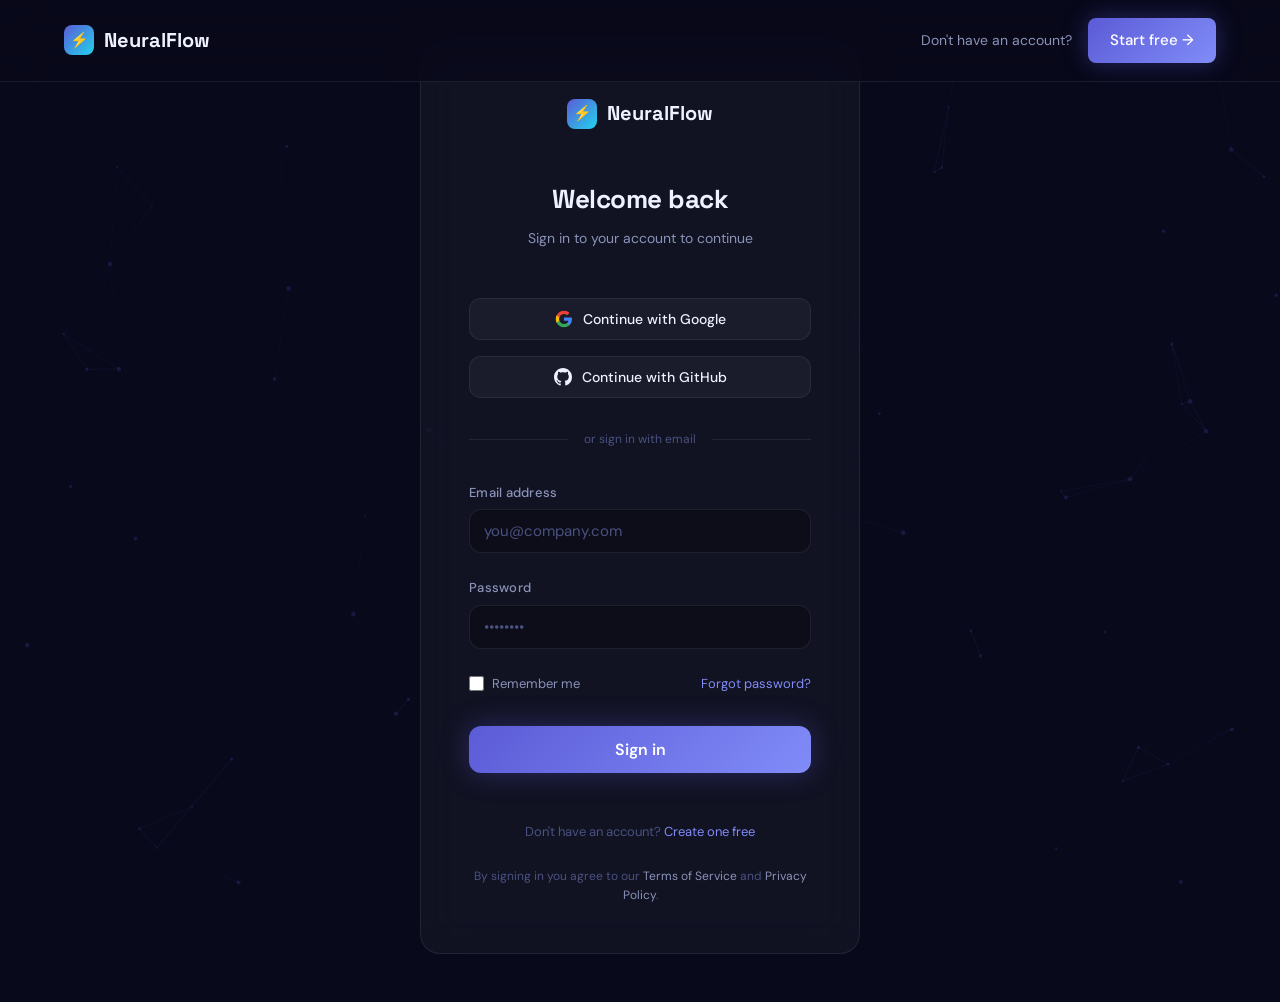
==== login.html @ 290ae4bb "First commit NeuralFlow" ====
<!DOCTYPE html>
<html lang="en">
<head>
<meta charset="UTF-8">
<meta name="viewport" content="width=device-width, initial-scale=1.0">
<title>Sign in — NeuralFlow</title>
<link rel="preconnect" href="https://fonts.googleapis.com">
<link href="https://fonts.googleapis.com/css2?family=Space+Grotesk:wght@400;500;600;700&family=DM+Sans:ital,opsz,wght@0,9..40,300;0,9..40,400;0,9..40,500;1,9..40,300&family=JetBrains+Mono:wght@400;500&display=swap" rel="stylesheet">
<link rel="stylesheet" href="css/styles.css">
</head>
<body>

<canvas id="neural-canvas"></canvas>

<!-- Minimal nav -->
<nav>
  <a href="index.html" class="nav-logo">
    <div class="nav-logo-icon">⚡</div>
    NeuralFlow
  </a>
  <div class="nav-actions">
    <span style="font-size:14px; color:var(--muted);">Don't have an account?</span>
    <a href="signup.html" class="btn btn-primary">Start free →</a>
  </div>
</nav>

<!-- Auth card -->
<main class="auth-page">
  <div class="auth-card glass-card">

    <div class="auth-logo">
      <div class="nav-logo-icon">⚡</div>
      NeuralFlow
    </div>

    <h1 class="auth-title">Welcome back</h1>
    <p class="auth-sub">Sign in to your account to continue</p>

    <!-- Social logins -->
    <button class="btn-social">
      <svg width="18" height="18" viewBox="0 0 24 24" fill="none">
        <path d="M22.56 12.25c0-.78-.07-1.53-.2-2.25H12v4.26h5.92c-.26 1.37-1.04 2.53-2.21 3.31v2.77h3.57c2.08-1.92 3.28-4.74 3.28-8.09z" fill="#4285F4"/>
        <path d="M12 23c2.97 0 5.46-.98 7.28-2.66l-3.57-2.77c-.98.66-2.23 1.06-3.71 1.06-2.86 0-5.29-1.93-6.16-4.53H2.18v2.84C3.99 20.53 7.7 23 12 23z" fill="#34A853"/>
        <path d="M5.84 14.09c-.22-.66-.35-1.36-.35-2.09s.13-1.43.35-2.09V7.07H2.18C1.43 8.55 1 10.22 1 12s.43 3.45 1.18 4.93l3.66-2.84z" fill="#FBBC05"/>
        <path d="M12 5.38c1.62 0 3.06.56 4.21 1.64l3.15-3.15C17.45 2.09 14.97 1 12 1 7.7 1 3.99 3.47 2.18 7.07l3.66 2.84c.87-2.6 3.3-4.53 6.16-4.53z" fill="#EA4335"/>
      </svg>
      Continue with Google
    </button>

    <button class="btn-social">
      <svg width="18" height="18" viewBox="0 0 24 24" fill="currentColor">
        <path d="M12 0C5.37 0 0 5.37 0 12c0 5.31 3.435 9.795 8.205 11.385.6.105.825-.255.825-.57 0-.285-.015-1.23-.015-2.235-3.015.555-3.795-.735-4.035-1.41-.135-.345-.72-1.41-1.23-1.695-.42-.225-1.02-.78-.015-.795.945-.015 1.62.87 1.845 1.23 1.08 1.815 2.805 1.305 3.495.99.105-.78.42-1.305.765-1.605-2.67-.3-5.46-1.335-5.46-5.925 0-1.305.465-2.385 1.23-3.225-.12-.3-.54-1.53.12-3.18 0 0 1.005-.315 3.3 1.23.96-.27 1.98-.405 3-.405s2.04.135 3 .405c2.295-1.56 3.3-1.23 3.3-1.23.66 1.65.24 2.88.12 3.18.765.84 1.23 1.905 1.23 3.225 0 4.605-2.805 5.625-5.475 5.925.435.375.81 1.095.81 2.22 0 1.605-.015 2.895-.015 3.3 0 .315.225.69.825.57A12.02 12.02 0 0024 12c0-6.63-5.37-12-12-12z"/>
      </svg>
      Continue with GitHub
    </button>

    <div class="auth-divider"><span>or sign in with email</span></div>

    <!-- Email / password form -->
    <div class="form-group">
      <label class="form-label" for="email">Email address</label>
      <input class="form-input" id="email" type="email" placeholder="you@company.com" autocomplete="email">
    </div>

    <div class="form-group">
      <label class="form-label" for="password">Password</label>
      <input class="form-input" id="password" type="password" placeholder="••••••••" autocomplete="current-password">
    </div>

    <div class="form-row">
      <label class="form-check">
        <input type="checkbox"> Remember me
      </label>
      <a href="#" class="form-link">Forgot password?</a>
    </div>

    <button class="btn-auth" onclick="handleLogin()">Sign in</button>

    <p class="auth-footer-text">
      Don't have an account? <a href="signup.html">Create one free</a>
    </p>

    <p class="auth-terms">
      By signing in you agree to our <a href="#">Terms of Service</a> and <a href="#">Privacy Policy</a>.
    </p>

  </div>
</main>

<script src="js/neural.js"></script>
<script>
function handleLogin() {
  const btn = document.querySelector('.btn-auth');
  btn.textContent = 'Signing in…';
  btn.style.opacity = '0.7';
  // Replace this with your real auth logic
  setTimeout(() => {
    btn.textContent = 'Sign in';
    btn.style.opacity = '1';
  }, 1500);
}
</script>
</body>
</html>
---- css/styles.css ----
/* ============================================================
   NEURALFLOW — DESIGN TOKENS
   Edit here to retheme the entire product
   ============================================================ */
:root {
  /* Colors */
  --bg:        #08091A;
  --surface:   #0E1128;
  --indigo:    #5B5BD6;
  --indigo-lt: #818CF8;
  --cyan:      #22D3EE;
  --white:     #EEF2FF;
  --muted:     #8B93B8;
  --dim:       #4B5280;

  /* Glass / Border */
  --glass:     rgba(255, 255, 255, 0.04);
  --border:    rgba(255, 255, 255, 0.08);
  --border-hi: rgba(91, 91, 214, 0.45);

  /* Fonts */
  --font-display: 'Space Grotesk', sans-serif;
  --font-body:    'DM Sans', sans-serif;
  --font-mono:    'JetBrains Mono', monospace;

  /* Spacing scale */
  --s1: 8px;
  --s2: 16px;
  --s3: 24px;
  --s4: 32px;
  --s5: 48px;
  --s6: 64px;
  --s7: 96px;

  /* Radius */
  --r-sm: 8px;
  --r-md: 12px;
  --r-lg: 20px;
  --r-pill: 999px;
}

/* ============================================================
   RESET & BASE
   ============================================================ */
*, *::before, *::after { box-sizing: border-box; margin: 0; padding: 0; }

html { scroll-behavior: smooth; }

body {
  background: var(--bg);
  color: var(--white);
  font-family: var(--font-body);
  font-size: 16px;
  line-height: 1.65;
  overflow-x: hidden;
}

a { text-decoration: none; color: inherit; }
ul { list-style: none; }
img { display: block; max-width: 100%; }

/* ============================================================
   UTILITIES
   ============================================================ */
.eyebrow {
  font-family: var(--font-mono);
  font-size: 11px;
  font-weight: 500;
  letter-spacing: 0.12em;
  text-transform: uppercase;
  color: var(--cyan);
  margin-bottom: var(--s2);
}

.section-heading {
  font-family: var(--font-display);
  font-size: clamp(28px, 3.5vw, 44px);
  font-weight: 700;
  letter-spacing: -0.5px;
  line-height: 1.1;
  margin-bottom: var(--s2);
}

.section-sub {
  font-size: 17px;
  color: var(--muted);
  line-height: 1.7;
  max-width: 480px;
  margin-bottom: var(--s6);
}

.glass-card {
  background: var(--glass);
  border: 1px solid var(--border);
  border-radius: var(--r-lg);
  backdrop-filter: blur(12px);
  transition: border-color 0.25s, transform 0.25s;
}

.glass-card:hover {
  border-color: var(--border-hi);
  transform: translateY(-2px);
}

/* ============================================================
   BUTTONS
   ============================================================ */
.btn {
  display: inline-flex;
  align-items: center;
  gap: var(--s1);
  font-family: var(--font-body);
  font-size: 15px;
  font-weight: 500;
  border-radius: var(--r-sm);
  padding: 10px 22px;
  cursor: pointer;
  border: none;
  transition: opacity 0.2s, transform 0.15s, border-color 0.2s, background 0.2s;
  white-space: nowrap;
}

.btn-primary {
  background: linear-gradient(135deg, var(--indigo), var(--indigo-lt));
  color: #fff;
  box-shadow: 0 0 24px rgba(91, 91, 214, 0.4);
}
.btn-primary:hover { opacity: 0.88; transform: translateY(-1px); }

.btn-outline {
  background: transparent;
  color: var(--white);
  border: 1px solid var(--border);
}
.btn-outline:hover { border-color: var(--indigo-lt); background: rgba(91,91,214,0.08); }

.btn-lg {
  font-size: 16px;
  font-weight: 600;
  padding: 15px 36px;
  border-radius: var(--r-md);
}

/* ============================================================
   BACKGROUND CANVAS
   ============================================================ */
#neural-canvas {
  position: fixed;
  inset: 0;
  z-index: 0;
  opacity: 0.3;
  pointer-events: none;
}

/* ============================================================
   NAV
   ============================================================ */
nav {
  position: fixed;
  inset: 0 0 auto 0;
  z-index: 100;
  display: flex;
  align-items: center;
  justify-content: space-between;
  padding: 18px var(--s6);
  background: rgba(8, 9, 26, 0.75);
  backdrop-filter: blur(20px);
  border-bottom: 1px solid var(--border);
}

.nav-logo {
  display: flex;
  align-items: center;
  gap: 10px;
  font-family: var(--font-display);
  font-weight: 700;
  font-size: 20px;
  color: var(--white);
}

.nav-logo-icon {
  width: 30px;
  height: 30px;
  border-radius: var(--r-sm);
  background: linear-gradient(135deg, var(--indigo), var(--cyan));
  display: flex;
  align-items: center;
  justify-content: center;
  font-size: 15px;
}

.nav-links {
  display: flex;
  gap: var(--s5);
}

.nav-links a {
  font-size: 14px;
  font-weight: 500;
  color: var(--muted);
  transition: color 0.2s;
}
.nav-links a:hover { color: var(--white); }

.nav-actions { display: flex; gap: var(--s2); align-items: center; }

/* ============================================================
   HERO
   ============================================================ */
.hero {
  position: relative;
  z-index: 1;
  min-height: 100vh;
  display: flex;
  flex-direction: column;
  align-items: center;
  justify-content: center;
  text-align: center;
  padding: 140px var(--s3) var(--s6);
}

.hero-badge {
  display: inline-flex;
  align-items: center;
  gap: var(--s1);
  padding: 6px 14px;
  border-radius: var(--r-pill);
  background: rgba(91, 91, 214, 0.12);
  border: 1px solid rgba(91, 91, 214, 0.35);
  font-family: var(--font-mono);
  font-size: 11px;
  font-weight: 500;
  letter-spacing: 0.06em;
  text-transform: uppercase;
  color: var(--indigo-lt);
  margin-bottom: var(--s4);
}

.badge-dot {
  width: 6px;
  height: 6px;
  border-radius: 50%;
  background: var(--cyan);
  animation: blink 2s ease-in-out infinite;
}

@keyframes blink {
  0%, 100% { opacity: 1; }
  50%       { opacity: 0.3; }
}

.hero-title {
  font-family: var(--font-display);
  font-size: clamp(44px, 7vw, 90px);
  font-weight: 700;
  letter-spacing: -2px;
  line-height: 1.0;
  max-width: 880px;
  margin-bottom: var(--s3);
}

.hero-title .plain    { display: block; color: var(--white); }
.hero-title .gradient {
  display: block;
  background: linear-gradient(90deg, var(--indigo-lt), var(--cyan));
  -webkit-background-clip: text;
  -webkit-text-fill-color: transparent;
  background-clip: text;
}

.hero-sub {
  font-size: 18px;
  color: var(--muted);
  max-width: 520px;
  line-height: 1.75;
  margin-bottom: var(--s5);
}

.hero-actions {
  display: flex;
  gap: var(--s2);
  align-items: center;
  flex-wrap: wrap;
  justify-content: center;
  margin-bottom: var(--s7);
}

.btn-demo {
  display: inline-flex;
  align-items: center;
  gap: 10px;
  font-size: 15px;
  font-weight: 500;
  color: var(--muted);
  transition: color 0.2s;
}
.btn-demo:hover { color: var(--white); }

.btn-demo .play {
  width: 36px;
  height: 36px;
  border: 1px solid var(--border);
  border-radius: 50%;
  display: flex;
  align-items: center;
  justify-content: center;
  font-size: 11px;
  transition: border-color 0.2s;
}
.btn-demo:hover .play { border-color: var(--indigo-lt); }

.hero-stats {
  display: flex;
  gap: var(--s6);
  flex-wrap: wrap;
  justify-content: center;
}

.stat { display: flex; flex-direction: column; align-items: center; gap: 4px; }

.stat-value {
  font-family: var(--font-display);
  font-size: 28px;
  font-weight: 700;
  color: var(--white);
}
.stat-value em { font-style: normal; color: var(--cyan); }

.stat-label {
  font-size: 13px;
  color: var(--dim);
}

/* ============================================================
   LOGO STRIP
   ============================================================ */
.logo-strip {
  position: relative;
  z-index: 1;
  padding: var(--s5) var(--s6);
  text-align: center;
  border-top: 1px solid var(--border);
  border-bottom: 1px solid var(--border);
}

.logo-strip-label {
  font-size: 12px;
  font-weight: 500;
  letter-spacing: 0.1em;
  text-transform: uppercase;
  color: var(--dim);
  margin-bottom: var(--s4);
}

.logo-strip-row {
  display: flex;
  gap: var(--s6);
  justify-content: center;
  align-items: center;
  flex-wrap: wrap;
}

.brand-name {
  font-family: var(--font-display);
  font-size: 17px;
  font-weight: 700;
  color: var(--dim);
  letter-spacing: -0.3px;
  opacity: 0.6;
  transition: opacity 0.2s;
}
.brand-name:hover { opacity: 1; }

/* ============================================================
   SECTION WRAPPER
   ============================================================ */
.section {
  position: relative;
  z-index: 1;
  padding: var(--s7) var(--s6);
  max-width: 1200px;
  margin: 0 auto;
}

/* ============================================================
   FEATURES — BENTO GRID
   ============================================================ */
.bento-grid {
  display: grid;
  grid-template-columns: repeat(12, 1fr);
  gap: var(--s2);
}

.bento-wide   { grid-column: span 7; }
.bento-narrow { grid-column: span 5; }
.bento-third  { grid-column: span 4; }

.bento-card {
  padding: var(--s4);
  position: relative;
  overflow: hidden;
}

.bento-card::before {
  content: '';
  position: absolute;
  inset: 0;
  background: radial-gradient(400px at var(--mx, 50%) var(--my, 50%), rgba(91,91,214,0.07), transparent 60%);
  opacity: 0;
  transition: opacity 0.3s;
  pointer-events: none;
}
.bento-card:hover::before { opacity: 1; }

.card-icon {
  width: 42px;
  height: 42px;
  border-radius: var(--r-sm);
  display: flex;
  align-items: center;
  justify-content: center;
  font-size: 20px;
  margin-bottom: var(--s3);
}

.tint-indigo { background: rgba(91, 91, 214, 0.15); }
.tint-cyan   { background: rgba(34, 211, 238, 0.12); }
.tint-purple { background: rgba(168, 85, 247, 0.12); }
.tint-green  { background: rgba(34, 197, 94, 0.12); }
.tint-orange { background: rgba(249, 115, 22, 0.12); }

.card-title {
  font-family: var(--font-display);
  font-size: 19px;
  font-weight: 600;
  margin-bottom: var(--s1);
  letter-spacing: -0.2px;
}

.card-desc {
  font-size: 14px;
  color: var(--muted);
  line-height: 1.65;
}

.mini-chart {
  display: flex;
  align-items: flex-end;
  gap: 5px;
  height: 60px;
  margin-top: var(--s4);
}

.bar {
  flex: 1;
  border-radius: 4px 4px 0 0;
  background: linear-gradient(180deg, var(--indigo), rgba(91,91,214,0.2));
  transform: scaleY(0);
  transform-origin: bottom;
  animation: rise 1.2s ease forwards;
}

@keyframes rise { to { transform: scaleY(1); } }

.chart-baseline {
  height: 1px;
  background: var(--border);
  margin-top: var(--s1);
}

.code-block {
  margin-top: var(--s3);
  padding: var(--s2) var(--s2);
  background: rgba(0,0,0,0.3);
  border: 1px solid var(--border);
  border-radius: var(--r-md);
  font-family: var(--font-mono);
  font-size: 12px;
  line-height: 1.9;
}

.tok-kw  { color: var(--indigo-lt); }
.tok-fn  { color: var(--cyan); }
.tok-str { color: #a5f3fc; }
.tok-cmt { color: var(--dim); }

/* ============================================================
   HOW IT WORKS
   ============================================================ */
.how-section {
  position: relative;
  z-index: 1;
  padding: var(--s7) var(--s6);
  background: linear-gradient(180deg, transparent, rgba(91,91,214,0.04), transparent);
}

.how-inner { max-width: 1200px; margin: 0 auto; }

.steps-grid {
  display: grid;
  grid-template-columns: repeat(3, 1fr);
  gap: var(--s4);
  margin-top: var(--s6);
}

.step-card {
  padding: var(--s5) var(--s4);
  position: relative;
}

.step-num {
  font-family: var(--font-mono);
  font-size: 11px;
  color: var(--dim);
  letter-spacing: 0.08em;
  margin-bottom: var(--s3);
}

.step-emoji { font-size: 30px; margin-bottom: var(--s2); }

.step-title {
  font-family: var(--font-display);
  font-size: 19px;
  font-weight: 600;
  margin-bottom: var(--s1);
}

.step-desc { font-size: 14px; color: var(--muted); line-height: 1.65; }

.step-arrow {
  position: absolute;
  top: 50%;
  right: -20px;
  transform: translateY(-50%);
  color: var(--dim);
  font-size: 18px;
  z-index: 2;
}

/* ============================================================
   PRICING
   ============================================================ */
.pricing-section {
  position: relative;
  z-index: 1;
  padding: var(--s7) var(--s6);
  max-width: 1200px;
  margin: 0 auto;
  text-align: center;
}

.pricing-section .section-sub    { margin-left: auto; margin-right: auto; }
.pricing-section .section-heading { margin-left: auto; margin-right: auto; }

.pricing-grid {
  display: grid;
  grid-template-columns: repeat(3, 1fr);
  gap: var(--s3);
  margin-top: var(--s6);
  text-align: left;
}

.price-card {
  padding: var(--s5) var(--s4);
  position: relative;
}

.price-card.featured {
  border-color: var(--indigo);
  background: rgba(91, 91, 214, 0.08);
}

.featured-badge {
  position: absolute;
  top: -13px;
  left: 50%;
  transform: translateX(-50%);
  padding: 4px 14px;
  border-radius: var(--r-pill);
  background: linear-gradient(90deg, var(--indigo), var(--cyan));
  font-size: 11px;
  font-weight: 700;
  letter-spacing: 0.06em;
  text-transform: uppercase;
  color: #fff;
  white-space: nowrap;
}

.plan-name {
  font-family: var(--font-display);
  font-size: 13px;
  font-weight: 600;
  letter-spacing: 0.08em;
  text-transform: uppercase;
  color: var(--muted);
  margin-bottom: var(--s3);
}

.plan-price {
  font-family: var(--font-display);
  font-size: 50px;
  font-weight: 700;
  letter-spacing: -2px;
  color: var(--white);
  margin-bottom: 4px;
}

.plan-price sup {
  font-size: 22px;
  font-weight: 600;
  vertical-align: super;
  letter-spacing: 0;
}

.plan-period {
  font-size: 13px;
  color: var(--dim);
  margin-bottom: var(--s4);
}

.plan-divider {
  height: 1px;
  background: var(--border);
  margin-bottom: var(--s4);
}

.plan-features {
  display: flex;
  flex-direction: column;
  gap: 11px;
  margin-bottom: var(--s5);
}

.plan-features li {
  display: flex;
  align-items: center;
  gap: 9px;
  font-size: 14px;
  color: var(--muted);
}

.f-check { color: var(--cyan); }
.f-dash  { color: var(--dim); }

.btn-plan {
  display: block;
  width: 100%;
  padding: 13px;
  border-radius: var(--r-md);
  font-family: var(--font-body);
  font-size: 15px;
  font-weight: 600;
  text-align: center;
  cursor: pointer;
  transition: all 0.2s;
}

.btn-plan-outline {
  border: 1px solid var(--border);
  background: none;
  color: var(--white);
}
.btn-plan-outline:hover { border-color: var(--indigo-lt); background: rgba(91,91,214,0.08); }

.btn-plan-filled {
  border: none;
  background: linear-gradient(135deg, var(--indigo), var(--indigo-lt));
  color: #fff;
  box-shadow: 0 0 28px rgba(91,91,214,0.4);
}
.btn-plan-filled:hover { opacity: 0.9; transform: translateY(-1px); }

/* ============================================================
   TESTIMONIALS
   ============================================================ */
.testi-section {
  position: relative;
  z-index: 1;
  padding: var(--s7) var(--s6);
  background: linear-gradient(180deg, transparent, rgba(34,211,238,0.03), transparent);
}

.testi-inner { max-width: 1200px; margin: 0 auto; }

.testi-grid {
  display: grid;
  grid-template-columns: repeat(3, 1fr);
  gap: var(--s3);
  margin-top: var(--s6);
}

.testi-card { padding: var(--s4); }

.stars {
  color: #FBBF24;
  font-size: 13px;
  letter-spacing: 2px;
  margin-bottom: var(--s2);
}

.testi-quote {
  font-size: 15px;
  color: var(--muted);
  line-height: 1.7;
  margin-bottom: var(--s3);
}

.testi-author {
  display: flex;
  align-items: center;
  gap: 11px;
}

.avatar {
  width: 38px;
  height: 38px;
  border-radius: 50%;
  display: flex;
  align-items: center;
  justify-content: center;
  font-family: var(--font-display);
  font-size: 15px;
  font-weight: 700;
  flex-shrink: 0;
}

.author-name  { font-size: 14px; font-weight: 600; color: var(--white); }
.author-role  { font-size: 12px; color: var(--dim); margin-top: 1px; }

/* ============================================================
   CTA BAND
   ============================================================ */
.cta-band {
  position: relative;
  z-index: 1;
  margin: 0 var(--s6) var(--s7);
  padding: var(--s7) var(--s6);
  border-radius: var(--r-lg);
  background: linear-gradient(135deg, rgba(91,91,214,0.25), rgba(34,211,238,0.12));
  border: 1px solid var(--border-hi);
  text-align: center;
  overflow: hidden;
}

.cta-band::before {
  content: '';
  position: absolute;
  top: -80px; right: -80px;
  width: 320px; height: 320px;
  border-radius: 50%;
  background: radial-gradient(circle, rgba(91,91,214,0.2), transparent 70%);
  pointer-events: none;
}
.cta-band::after {
  content: '';
  position: absolute;
  bottom: -80px; left: -80px;
  width: 260px; height: 260px;
  border-radius: 50%;
  background: radial-gradient(circle, rgba(34,211,238,0.12), transparent 70%);
  pointer-events: none;
}

.cta-band h2 {
  position: relative;
  z-index: 1;
  font-family: var(--font-display);
  font-size: clamp(26px, 4vw, 46px);
  font-weight: 700;
  letter-spacing: -1px;
  margin-bottom: var(--s2);
}

.cta-band p {
  position: relative;
  z-index: 1;
  font-size: 17px;
  color: var(--muted);
  margin-bottom: var(--s5);
}

.cta-actions {
  position: relative;
  z-index: 1;
  display: flex;
  gap: var(--s2);
  justify-content: center;
  flex-wrap: wrap;
}

/* ============================================================
   FOOTER
   ============================================================ */
footer {
  position: relative;
  z-index: 1;
  padding: var(--s5) var(--s6);
  border-top: 1px solid var(--border);
  display: flex;
  align-items: center;
  justify-content: space-between;
  flex-wrap: wrap;
  gap: var(--s3);
}

.footer-links {
  display: flex;
  gap: var(--s4);
}

.footer-links a {
  font-size: 13px;
  color: var(--dim);
  transition: color 0.2s;
}
.footer-links a:hover { color: var(--white); }

.footer-copy { font-size: 13px; color: var(--dim); }

/* ============================================================
   AUTH PAGES (login.html & signup.html)
   ============================================================ */
.auth-page {
  min-height: 100vh;
  display: flex;
  align-items: center;
  justify-content: center;
  padding: var(--s5) var(--s3);
}

.auth-card {
  width: 100%;
  max-width: 440px;
  padding: var(--s5) var(--s5);
  border-radius: var(--r-lg);
  background: var(--glass);
  border: 1px solid var(--border);
  backdrop-filter: blur(20px);
}

.auth-logo {
  display: flex;
  align-items: center;
  gap: 10px;
  font-family: var(--font-display);
  font-weight: 700;
  font-size: 20px;
  color: var(--white);
  margin-bottom: var(--s5);
  justify-content: center;
}

.auth-title {
  font-family: var(--font-display);
  font-size: 26px;
  font-weight: 700;
  letter-spacing: -0.5px;
  margin-bottom: 6px;
  text-align: center;
}

.auth-sub {
  font-size: 14px;
  color: var(--muted);
  text-align: center;
  margin-bottom: var(--s5);
}

.auth-divider {
  display: flex;
  align-items: center;
  gap: var(--s2);
  margin: var(--s4) 0;
}

.auth-divider span {
  font-size: 12px;
  color: var(--dim);
  white-space: nowrap;
}

.auth-divider::before,
.auth-divider::after {
  content: '';
  flex: 1;
  height: 1px;
  background: var(--border);
}

.form-group {
  margin-bottom: var(--s3);
}

.form-label {
  display: block;
  font-size: 13px;
  font-weight: 500;
  color: var(--muted);
  margin-bottom: 6px;
  letter-spacing: 0.02em;
}

.form-input {
  width: 100%;
  padding: 11px 14px;
  background: rgba(0,0,0,0.25);
  border: 1px solid var(--border);
  border-radius: var(--r-md);
  color: var(--white);
  font-family: var(--font-body);
  font-size: 15px;
  outline: none;
  transition: border-color 0.2s, box-shadow 0.2s;
}

.form-input::placeholder { color: var(--dim); }

.form-input:focus {
  border-color: var(--indigo-lt);
  box-shadow: 0 0 0 3px rgba(91,91,214,0.15);
}

.form-row {
  display: flex;
  justify-content: space-between;
  align-items: center;
  margin-bottom: var(--s4);
}

.form-check {
  display: flex;
  align-items: center;
  gap: 8px;
  font-size: 13px;
  color: var(--muted);
  cursor: pointer;
}

.form-check input[type="checkbox"] {
  accent-color: var(--indigo);
  width: 15px;
  height: 15px;
}

.form-link {
  font-size: 13px;
  color: var(--indigo-lt);
  transition: color 0.2s;
}
.form-link:hover { color: var(--cyan); }

.btn-auth {
  width: 100%;
  padding: 13px;
  border-radius: var(--r-md);
  background: linear-gradient(135deg, var(--indigo), var(--indigo-lt));
  color: #fff;
  font-family: var(--font-body);
  font-size: 16px;
  font-weight: 600;
  border: none;
  cursor: pointer;
  box-shadow: 0 0 28px rgba(91,91,214,0.35);
  transition: opacity 0.2s, transform 0.15s;
  margin-bottom: var(--s3);
}
.btn-auth:hover { opacity: 0.88; transform: translateY(-1px); }

.btn-social {
  width: 100%;
  padding: 11px;
  border-radius: var(--r-md);
  background: rgba(255,255,255,0.04);
  border: 1px solid var(--border);
  color: var(--white);
  font-family: var(--font-body);
  font-size: 14px;
  font-weight: 500;
  cursor: pointer;
  display: flex;
  align-items: center;
  justify-content: center;
  gap: 10px;
  transition: background 0.2s, border-color 0.2s;
  margin-bottom: var(--s2);
}
.btn-social:hover { background: rgba(255,255,255,0.08); border-color: var(--muted); }

.auth-footer-text {
  text-align: center;
  font-size: 13px;
  color: var(--dim);
  margin-top: var(--s3);
}

.auth-footer-text a {
  color: var(--indigo-lt);
  transition: color 0.2s;
}
.auth-footer-text a:hover { color: var(--cyan); }

.auth-terms {
  text-align: center;
  font-size: 12px;
  color: var(--dim);
  margin-top: var(--s3);
  line-height: 1.6;
}
.auth-terms a { color: var(--muted); }
.auth-terms a:hover { color: var(--white); }

/* ============================================================
   HAMBURGER MENU BUTTON (hidden on desktop)
   ============================================================ */
.nav-hamburger {
  display: none;
  flex-direction: column;
  justify-content: center;
  gap: 5px;
  width: 36px;
  height: 36px;
  background: transparent;
  border: 1px solid var(--border);
  border-radius: var(--r-sm);
  cursor: pointer;
  padding: 8px 7px;
  transition: border-color 0.2s;
}
.nav-hamburger:hover { border-color: var(--indigo-lt); }
.nav-hamburger span {
  display: block;
  width: 100%;
  height: 2px;
  background: var(--white);
  border-radius: 2px;
  transition: transform 0.3s, opacity 0.3s;
}
.nav-hamburger.open span:nth-child(1) { transform: translateY(6.5px) rotate(45deg); }
.nav-hamburger.open span:nth-child(2) { opacity: 0; }
.nav-hamburger.open span:nth-child(3) { transform: translateY(-6.5px) rotate(-45deg); }

/* Mobile drawer */
.mobile-menu {
  display: none;
  position: fixed;
  top: 65px;
  left: 0; right: 0;
  z-index: 99;
  background: rgba(8, 9, 26, 0.97);
  backdrop-filter: blur(20px);
  border-bottom: 1px solid var(--border);
  padding: var(--s3) var(--s3) var(--s4);
  flex-direction: column;
  gap: var(--s2);
}
.mobile-menu.open { display: flex; }
.mobile-menu a {
  font-size: 16px;
  font-weight: 500;
  color: var(--muted);
  padding: 10px 0;
  border-bottom: 1px solid var(--border);
  transition: color 0.2s;
}
.mobile-menu a:last-of-type { border-bottom: none; }
.mobile-menu a:hover { color: var(--white); }
.mobile-menu-actions {
  display: flex;
  flex-direction: column;
  gap: var(--s1);
  margin-top: var(--s2);
}
.mobile-menu-actions .btn { justify-content: center; width: 100%; }

/* ============================================================
   RESPONSIVE — TABLET (≤ 900px)
   ============================================================ */
@media (max-width: 900px) {
  /* Nav */
  nav { padding: 14px var(--s3); }
  .nav-links  { display: none; }
  .nav-actions { display: none; }
  .nav-hamburger { display: flex; }

  /* Sections */
  .section,
  .how-section,
  .pricing-section,
  .testi-section { padding: var(--s6) var(--s3); }

  /* Bento — 2 columns on tablet */
  .bento-grid { grid-template-columns: 1fr 1fr; }
  .bento-wide   { grid-column: span 2; }
  .bento-narrow { grid-column: span 2; }
  .bento-third  { grid-column: span 1; }

  /* Steps */
  .steps-grid { grid-template-columns: 1fr; }
  .step-arrow { display: none; }

  /* Pricing */
  .pricing-grid { grid-template-columns: 1fr; max-width: 440px; margin-left: auto; margin-right: auto; }

  /* Testimonials — 1 col */
  .testi-grid { grid-template-columns: 1fr; }

  /* CTA */
  .cta-band { margin: 0 var(--s3) var(--s6); padding: var(--s5) var(--s3); }

  /* Footer */
  footer {
    padding: var(--s4) var(--s3);
    flex-direction: column;
    text-align: center;
  }
  .footer-links { justify-content: center; flex-wrap: wrap; gap: var(--s2); }

  /* Auth */
  .auth-card { padding: var(--s4) var(--s3); }
}

/* ============================================================
   RESPONSIVE — MOBILE (≤ 600px)
   ============================================================ */
@media (max-width: 600px) {
  /* Hero */
  .hero { padding: 110px var(--s2) var(--s5); }
  .hero-title { letter-spacing: -1px; }
  .hero-sub { font-size: 16px; }
  .hero-actions { flex-direction: column; align-items: stretch; }
  .hero-actions .btn-lg { text-align: center; justify-content: center; }
  .hero-stats { gap: var(--s4); }

  /* Logo strip */
  .logo-strip { padding: var(--s4) var(--s3); }
  .logo-strip-row { gap: var(--s3); }

  /* Bento — 1 column */
  .bento-grid { grid-template-columns: 1fr; }
  .bento-wide, .bento-narrow, .bento-third { grid-column: span 1; }

  /* Sections */
  .section,
  .how-section,
  .pricing-section,
  .testi-section { padding: var(--s5) var(--s2); }

  .section-heading { font-size: clamp(24px, 6vw, 32px); }
  .section-sub { font-size: 15px; margin-bottom: var(--s4); }

  /* CTA band */
  .cta-band { margin: 0 var(--s2) var(--s5); padding: var(--s4) var(--s2); }
  .cta-band h2 { font-size: clamp(22px, 5vw, 32px); }
  .cta-actions { flex-direction: column; align-items: stretch; }
  .cta-actions .btn-lg { justify-content: center; }

  /* Footer */
  footer { gap: var(--s2); }
  .footer-links { gap: var(--s2); font-size: 12px; }

  /* Auth pages */
  .auth-page { padding: 90px var(--s2) var(--s4); align-items: flex-start; }
  .auth-card { padding: var(--s3) var(--s2); border-radius: var(--r-md); }
  .auth-title { font-size: 22px; }

  /* Signup name row */
  .signup-name-row { flex-direction: column !important; }

  /* Nav on auth pages */
  nav .nav-actions span { display: none; }
}

/* ============================================================
   SHOWCASE
   ============================================================ */
.showcase-section {
  position: relative;
  z-index: 1;
  padding: var(--s7) var(--s6);
}
.showcase-inner { max-width: 1100px; margin: 0 auto; }

.showcase-grid {
  display: grid;
  grid-template-columns: repeat(2, 1fr);
  gap: var(--s3);
}

.showcase-card {
  display: flex;
  gap: var(--s3);
  padding: var(--s4);
  position: relative;
  overflow: hidden;
}

.showcase-thumb {
  flex-shrink: 0;
  width: 72px;
  height: 72px;
  border-radius: var(--r-md);
  display: flex;
  align-items: center;
  justify-content: center;
}
.showcase-emoji { font-size: 32px; }

.tint-indigo-bg { background: rgba(91,91,214,0.15); }
.tint-cyan-bg   { background: rgba(34,211,238,0.12); }
.tint-purple-bg { background: rgba(168,85,247,0.12); }
.tint-green-bg  { background: rgba(52,211,153,0.12); }

.showcase-info { display: flex; flex-direction: column; gap: 8px; }
.showcase-title {
  font-family: var(--font-display);
  font-size: 17px;
  font-weight: 600;
  color: var(--white);
}
.showcase-desc {
  font-size: 14px;
  color: var(--muted);
  line-height: 1.65;
}
.showcase-tag {
  display: inline-block;
  font-family: var(--font-mono);
  font-size: 10px;
  font-weight: 500;
  letter-spacing: 0.08em;
  text-transform: uppercase;
  color: var(--cyan);
  background: rgba(34,211,238,0.08);
  border: 1px solid rgba(34,211,238,0.2);
  border-radius: var(--r-pill);
  padding: 3px 10px;
  width: fit-content;
}

/* ============================================================
   FAQ
   ============================================================ */
.faq-section {
  position: relative;
  z-index: 1;
  padding: var(--s7) var(--s6);
  background: rgba(255,255,255,0.015);
  border-top: 1px solid var(--border);
  border-bottom: 1px solid var(--border);
}
.faq-inner { max-width: 760px; margin: 0 auto; }

.faq-list { display: flex; flex-direction: column; gap: var(--s2); }

.faq-item {
  padding: 0;
  overflow: hidden;
  transition: border-color 0.25s;
}
.faq-item[open] { border-color: var(--border-hi); }

.faq-q {
  display: flex;
  justify-content: space-between;
  align-items: center;
  gap: var(--s3);
  padding: var(--s3) var(--s4);
  font-family: var(--font-display);
  font-size: 16px;
  font-weight: 600;
  color: var(--white);
  cursor: pointer;
  list-style: none;
  user-select: none;
}
.faq-q::-webkit-details-marker { display: none; }
.faq-q::after {
  content: '+';
  flex-shrink: 0;
  font-size: 20px;
  font-weight: 300;
  color: var(--indigo-lt);
  transition: transform 0.25s;
}
.faq-item[open] .faq-q::after { transform: rotate(45deg); }

.faq-a {
  padding: 0 var(--s4) var(--s3);
  font-size: 15px;
  color: var(--muted);
  line-height: 1.75;
  border-top: 1px solid var(--border);
  padding-top: var(--s2);
}

/* ============================================================
   CONTACT
   ============================================================ */
.contact-section {
  position: relative;
  z-index: 1;
  padding: var(--s7) var(--s6);
}
.contact-inner { max-width: 1100px; margin: 0 auto; }

.contact-grid {
  display: grid;
  grid-template-columns: 1fr 1.4fr;
  gap: var(--s4);
  align-items: start;
}

.contact-channels { display: flex; flex-direction: column; gap: var(--s3); }

.contact-channel {
  display: flex;
  gap: var(--s3);
  align-items: flex-start;
  padding: var(--s3);
}
.channel-icon {
  flex-shrink: 0;
  width: 44px;
  height: 44px;
  border-radius: var(--r-md);
  display: flex;
  align-items: center;
  justify-content: center;
  font-size: 18px;
}
.tint-indigo { background: rgba(91,91,214,0.18); }
.tint-cyan   { background: rgba(34,211,238,0.12); }
.tint-purple { background: rgba(168,85,247,0.12); }
.tint-green  { background: rgba(52,211,153,0.12); }
.tint-orange { background: rgba(251,146,60,0.12); }

.channel-title {
  font-family: var(--font-display);
  font-size: 15px;
  font-weight: 600;
  margin-bottom: 4px;
  color: var(--white);
}
.channel-desc {
  font-size: 14px;
  color: var(--muted);
  line-height: 1.65;
}
.contact-link {
  color: var(--indigo-lt);
  transition: color 0.2s;
}
.contact-link:hover { color: var(--cyan); }

.contact-form-card { padding: var(--s5); }
.contact-form-title {
  font-family: var(--font-display);
  font-size: 20px;
  font-weight: 700;
  margin-bottom: var(--s4);
  color: var(--white);
}

.form-select {
  appearance: none;
  background-image: url("data:image/svg+xml,%3Csvg xmlns='http://www.w3.org/2000/svg' width='12' height='12' viewBox='0 0 12 12'%3E%3Cpath fill='%238B93B8' d='M6 8L1 3h10z'/%3E%3C/svg%3E");
  background-repeat: no-repeat;
  background-position: right 14px center;
  padding-right: 36px;
  cursor: pointer;
}
.form-select option { background: #0E1128; color: var(--white); }

.form-textarea {
  resize: vertical;
  min-height: 110px;
  font-family: var(--font-body);
}

/* ── Responsive tweaks for new sections ── */
@media (max-width: 900px) {
  .showcase-section,
  .faq-section,
  .contact-section { padding: var(--s6) var(--s3); }

  .contact-grid { grid-template-columns: 1fr; }
}

@media (max-width: 600px) {
  .showcase-grid { grid-template-columns: 1fr; }

  .showcase-card { flex-direction: column; gap: var(--s2); }
  .showcase-thumb { width: 56px; height: 56px; }

  .faq-q { font-size: 15px; padding: var(--s3); }
  .faq-a { padding: var(--s2) var(--s3) var(--s3); }

  .contact-form-card { padding: var(--s3); }

  .showcase-section,
  .faq-section,
  .contact-section { padding: var(--s5) var(--s2); }
}

/* ============================================================
   REDUCED MOTION
   ============================================================ */
@media (prefers-reduced-motion: reduce) {
  .bar, .badge-dot { animation: none; }
}
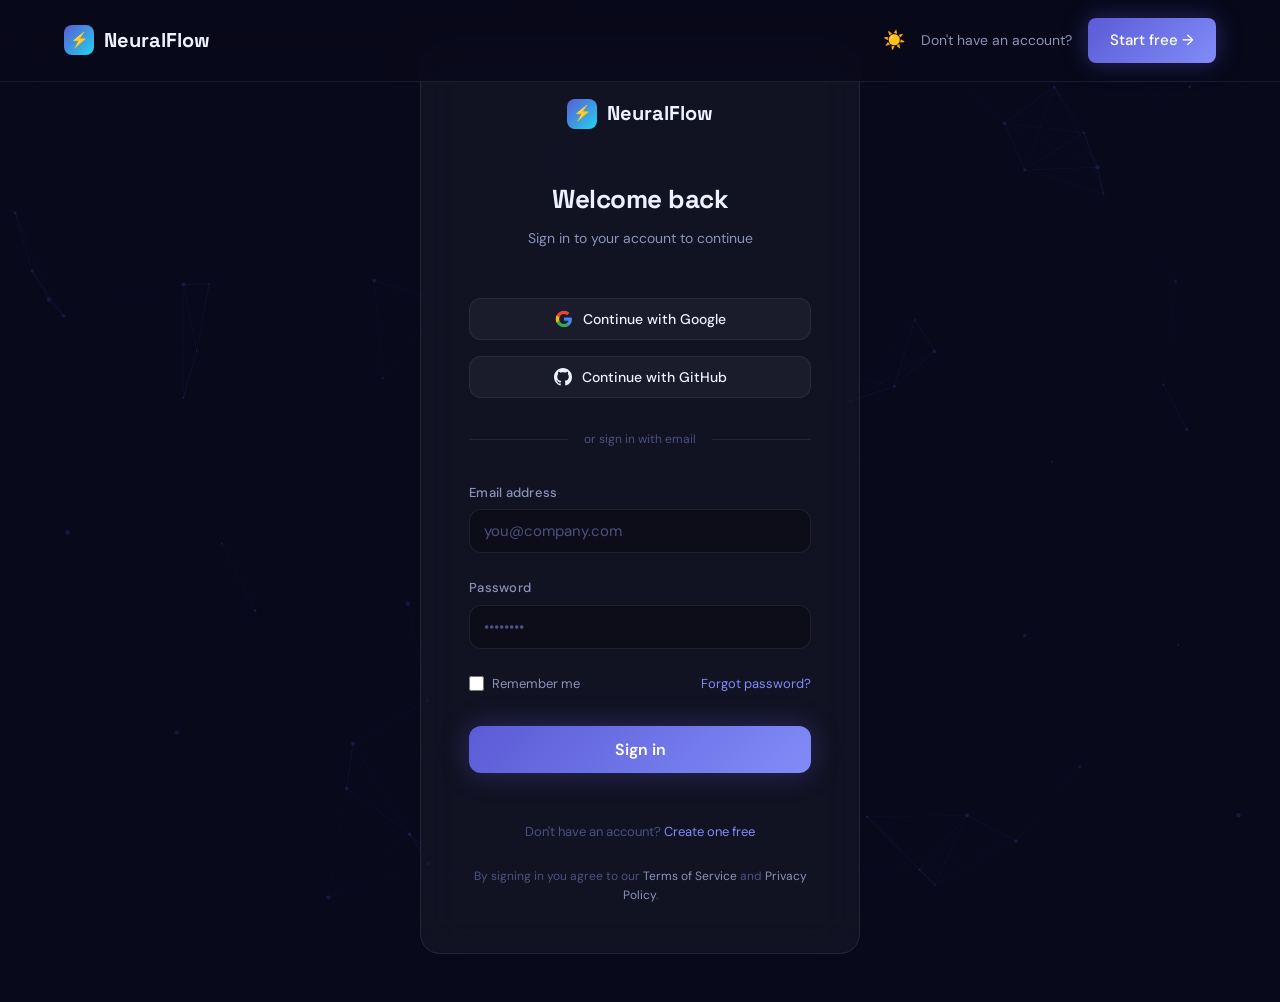
==== commit 865c82a5: "add another feature" ====
--- a/login.html
+++ b/login.html
@@ -19,6 +19,7 @@
     NeuralFlow
   </a>
   <div class="nav-actions">
+    <button id="theme-toggle" title="Switch to light mode" style="background:none;border:none;cursor:pointer;font-size:18px;line-height:1;color:var(--muted);transition:color 0.2s;">☀️</button>
     <span style="font-size:14px; color:var(--muted);">Don't have an account?</span>
     <a href="signup.html" class="btn btn-primary">Start free →</a>
   </div>
@@ -93,11 +94,9 @@
   const btn = document.querySelector('.btn-auth');
   btn.textContent = 'Signing in…';
   btn.style.opacity = '0.7';
-  // Replace this with your real auth logic
   setTimeout(() => {
-    btn.textContent = 'Sign in';
-    btn.style.opacity = '1';
-  }, 1500);
+    window.location.href = 'dashboard.html';
+  }, 1200);
 }
 </script>
 </body>
